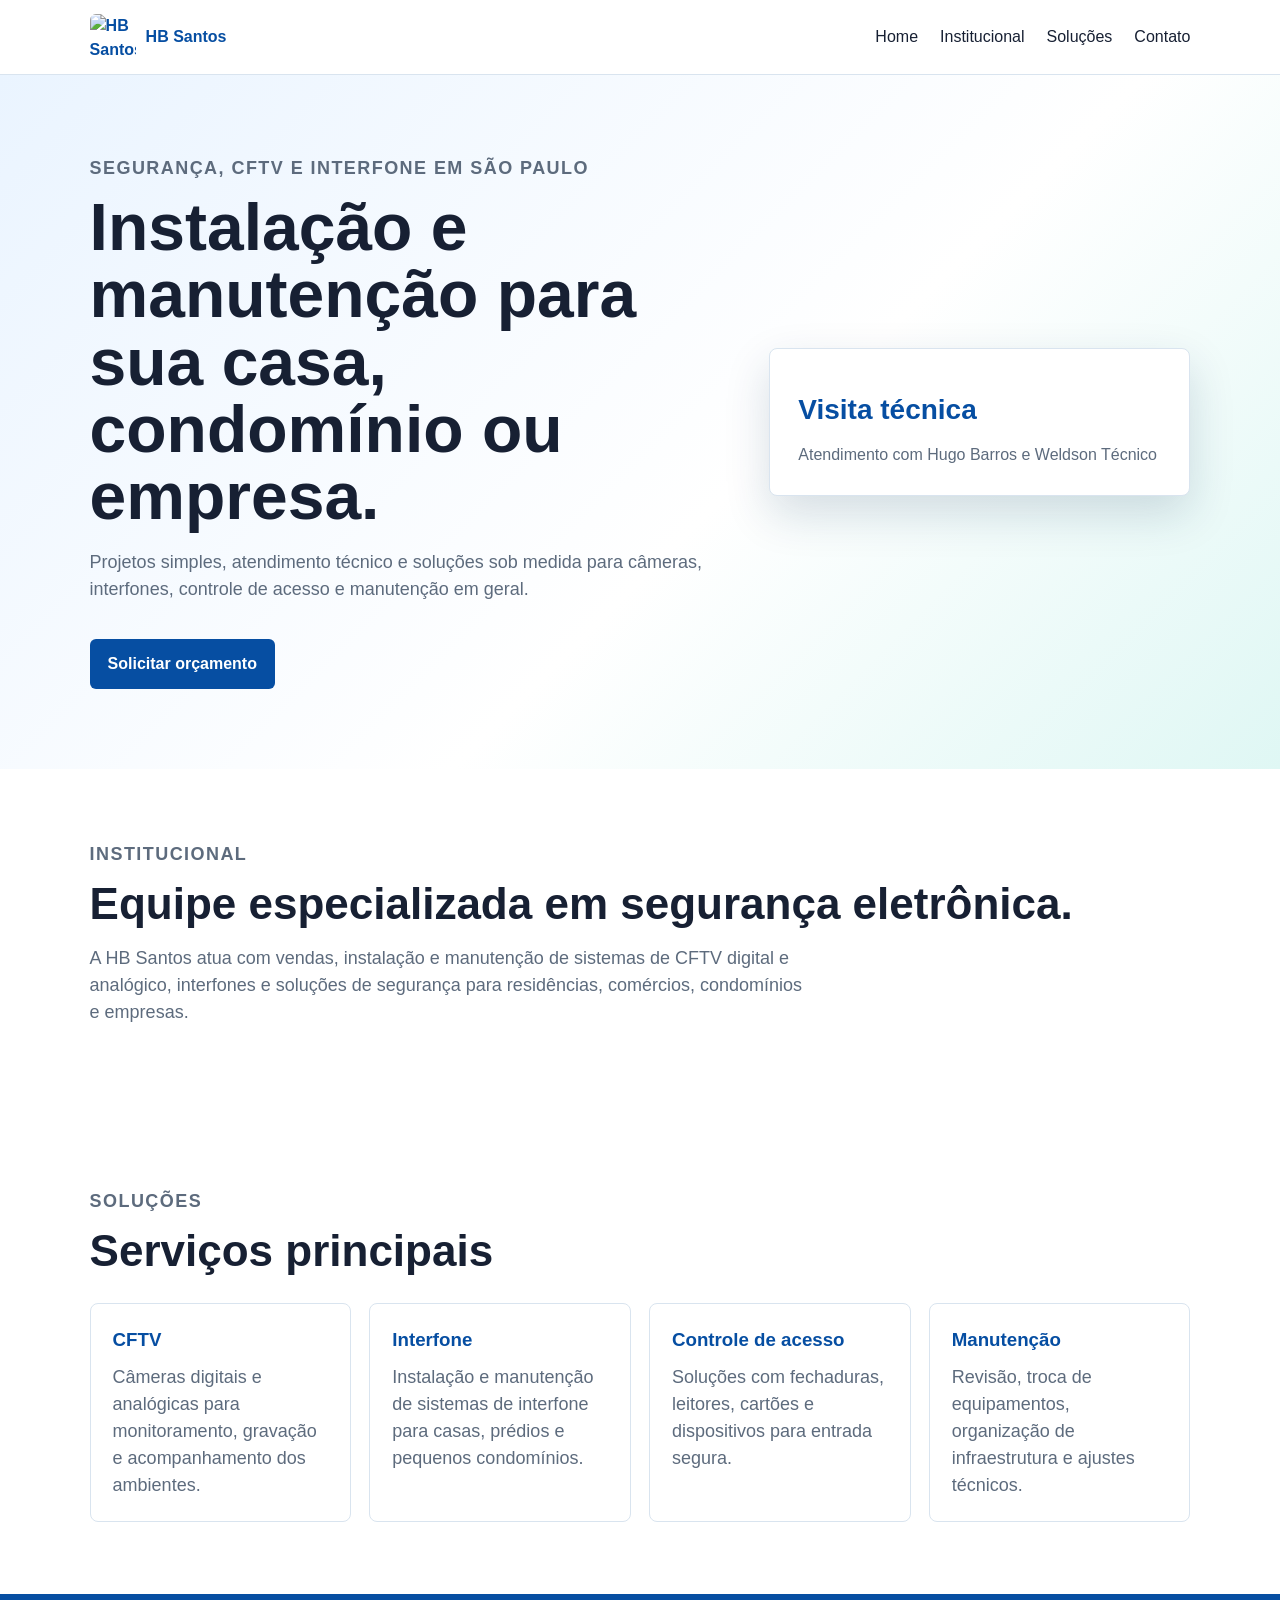
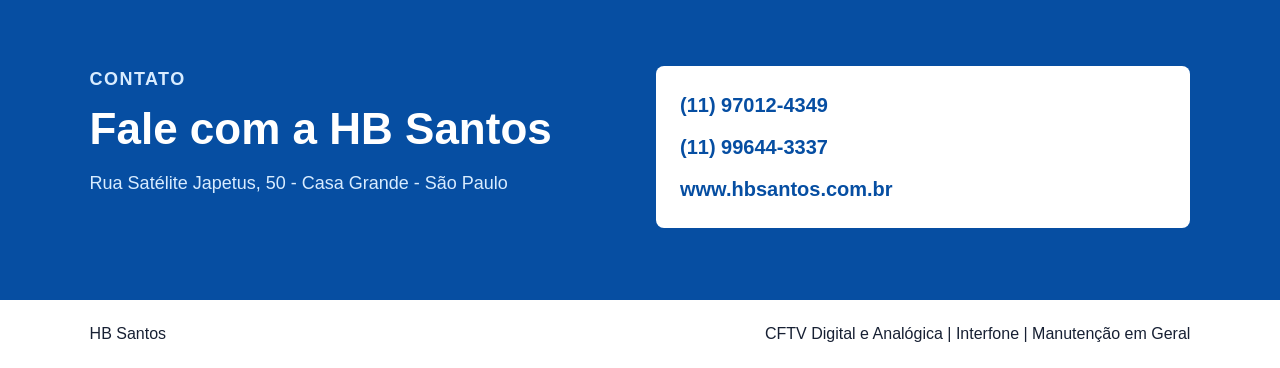
==== sites/opcao-1/index.html @ 5dfe249c "Add files via upload" ====
<!doctype html>
<html lang="pt-BR">
  <head>
    <meta charset="utf-8">
    <meta name="viewport" content="width=device-width, initial-scale=1">
    <title>HB Santos | Segurança Eletrônica</title>
    <link rel="stylesheet" href="style.css">
  </head>
  <body>
    <header class="topbar">
      <a class="brand" href="#home">
        <img src="../../sistema/assets/logo-hb-santos.png" alt="HB Santos">
        <span>HB Santos</span>
      </a>
      <nav aria-label="Menu principal">
        <a href="#home">Home</a>
        <a href="#institucional">Institucional</a>
        <a href="#solucoes">Soluções</a>
        <a href="#contato">Contato</a>
      </nav>
    </header>

    <main>
      <section class="hero" id="home">
        <div class="hero-copy">
          <p class="eyebrow">Segurança, CFTV e interfone em São Paulo</p>
          <h1>Instalação e manutenção para sua casa, condomínio ou empresa.</h1>
          <p>Projetos simples, atendimento técnico e soluções sob medida para câmeras, interfones, controle de acesso e manutenção em geral.</p>
          <a class="button" href="https://wa.me/5511970124349">Solicitar orçamento</a>
        </div>
        <div class="hero-card">
          <img src="../../sistema/assets/logo-hb-santos.png" alt="">
          <strong>Visita técnica</strong>
          <span>Atendimento com Hugo Barros e Weldson Técnico</span>
        </div>
      </section>

      <section class="section" id="institucional">
        <p class="eyebrow">Institucional</p>
        <h2>Equipe especializada em segurança eletrônica.</h2>
        <p>A HB Santos atua com vendas, instalação e manutenção de sistemas de CFTV digital e analógico, interfones e soluções de segurança para residências, comércios, condomínios e empresas.</p>
      </section>

      <section class="section" id="solucoes">
        <p class="eyebrow">Soluções</p>
        <h2>Serviços principais</h2>
        <div class="grid">
          <article>
            <h3>CFTV</h3>
            <p>Câmeras digitais e analógicas para monitoramento, gravação e acompanhamento dos ambientes.</p>
          </article>
          <article>
            <h3>Interfone</h3>
            <p>Instalação e manutenção de sistemas de interfone para casas, prédios e pequenos condomínios.</p>
          </article>
          <article>
            <h3>Controle de acesso</h3>
            <p>Soluções com fechaduras, leitores, cartões e dispositivos para entrada segura.</p>
          </article>
          <article>
            <h3>Manutenção</h3>
            <p>Revisão, troca de equipamentos, organização de infraestrutura e ajustes técnicos.</p>
          </article>
        </div>
      </section>

      <section class="contact" id="contato">
        <div>
          <p class="eyebrow">Contato</p>
          <h2>Fale com a HB Santos</h2>
          <p>Rua Satélite Japetus, 50 - Casa Grande - São Paulo</p>
        </div>
        <div class="contact-box">
          <a href="tel:+5511970124349">(11) 97012-4349</a>
          <a href="tel:+5511996443337">(11) 99644-3337</a>
          <a href="https://www.hbsantos.com.br">www.hbsantos.com.br</a>
        </div>
      </section>
    </main>

    <footer>
      <span>HB Santos</span>
      <span>CFTV Digital e Analógica | Interfone | Manutenção em Geral</span>
    </footer>
  </body>
</html>
---- sites/opcao-1/style.css ----
:root {
  --blue: #064ea2;
  --light-blue: #eaf4ff;
  --cyan: #1ca6db;
  --ink: #172033;
  --muted: #5d6b7d;
  --line: #d9e4ef;
  --paper: #ffffff;
}

* {
  box-sizing: border-box;
}

body {
  margin: 0;
  color: var(--ink);
  font-family: Arial, Helvetica, sans-serif;
  line-height: 1.5;
}

.topbar {
  align-items: center;
  background: var(--paper);
  border-bottom: 1px solid var(--line);
  display: flex;
  justify-content: space-between;
  padding: 14px 7vw;
  position: sticky;
  top: 0;
  z-index: 10;
}

.brand {
  align-items: center;
  color: var(--blue);
  display: flex;
  font-weight: 800;
  gap: 10px;
  text-decoration: none;
}

.brand img {
  border-radius: 6px;
  height: 46px;
  object-fit: cover;
  width: 46px;
}

nav {
  display: flex;
  gap: 22px;
}

nav a,
.contact-box a {
  color: var(--ink);
  text-decoration: none;
}

.hero {
  align-items: center;
  background: linear-gradient(135deg, var(--light-blue), #ffffff 58%, #dff7f4);
  display: grid;
  gap: 48px;
  grid-template-columns: minmax(0, 1.2fr) minmax(280px, 0.8fr);
  min-height: 620px;
  padding: 80px 7vw;
}

.hero h1 {
  font-size: clamp(36px, 6vw, 66px);
  line-height: 1.02;
  margin: 0;
}

.hero p,
.section p,
.contact p {
  color: var(--muted);
  font-size: 18px;
  max-width: 720px;
}

.eyebrow {
  color: var(--blue);
  font-size: 13px;
  font-weight: 800;
  letter-spacing: 0.08em;
  margin: 0 0 12px;
  text-transform: uppercase;
}

.button {
  background: var(--blue);
  border-radius: 6px;
  color: #ffffff;
  display: inline-flex;
  font-weight: 700;
  margin-top: 18px;
  padding: 13px 18px;
  text-decoration: none;
}

.hero-card {
  background: #ffffff;
  border: 1px solid var(--line);
  border-radius: 8px;
  box-shadow: 0 18px 46px rgba(10, 50, 90, 0.16);
  display: grid;
  gap: 12px;
  padding: 28px;
}

.hero-card img {
  border-radius: 8px;
  width: 100%;
}

.hero-card strong {
  color: var(--blue);
  font-size: 28px;
}

.hero-card span {
  color: var(--muted);
}

.section,
.contact {
  padding: 72px 7vw;
}

.section h2,
.contact h2 {
  font-size: clamp(30px, 4vw, 44px);
  line-height: 1.08;
  margin: 0;
}

.grid {
  display: grid;
  gap: 18px;
  grid-template-columns: repeat(4, minmax(0, 1fr));
  margin-top: 28px;
}

article {
  border: 1px solid var(--line);
  border-radius: 8px;
  padding: 22px;
}

article h3 {
  color: var(--blue);
  margin: 0 0 10px;
}

article p {
  font-size: 15px;
  margin: 0;
}

.contact {
  background: var(--blue);
  color: #ffffff;
  display: grid;
  gap: 32px;
  grid-template-columns: 1fr 1fr;
}

.contact .eyebrow,
.contact p {
  color: #d8ecff;
}

.contact-box {
  background: #ffffff;
  border-radius: 8px;
  display: grid;
  gap: 12px;
  padding: 24px;
}

.contact-box a {
  color: var(--blue);
  font-size: 20px;
  font-weight: 700;
}

footer {
  display: flex;
  justify-content: space-between;
  padding: 22px 7vw;
}

@media (max-width: 820px) {
  .topbar,
  footer {
    align-items: flex-start;
    flex-direction: column;
    gap: 14px;
  }

  nav {
    flex-wrap: wrap;
  }

  .hero,
  .contact,
  .grid {
    grid-template-columns: 1fr;
  }
}
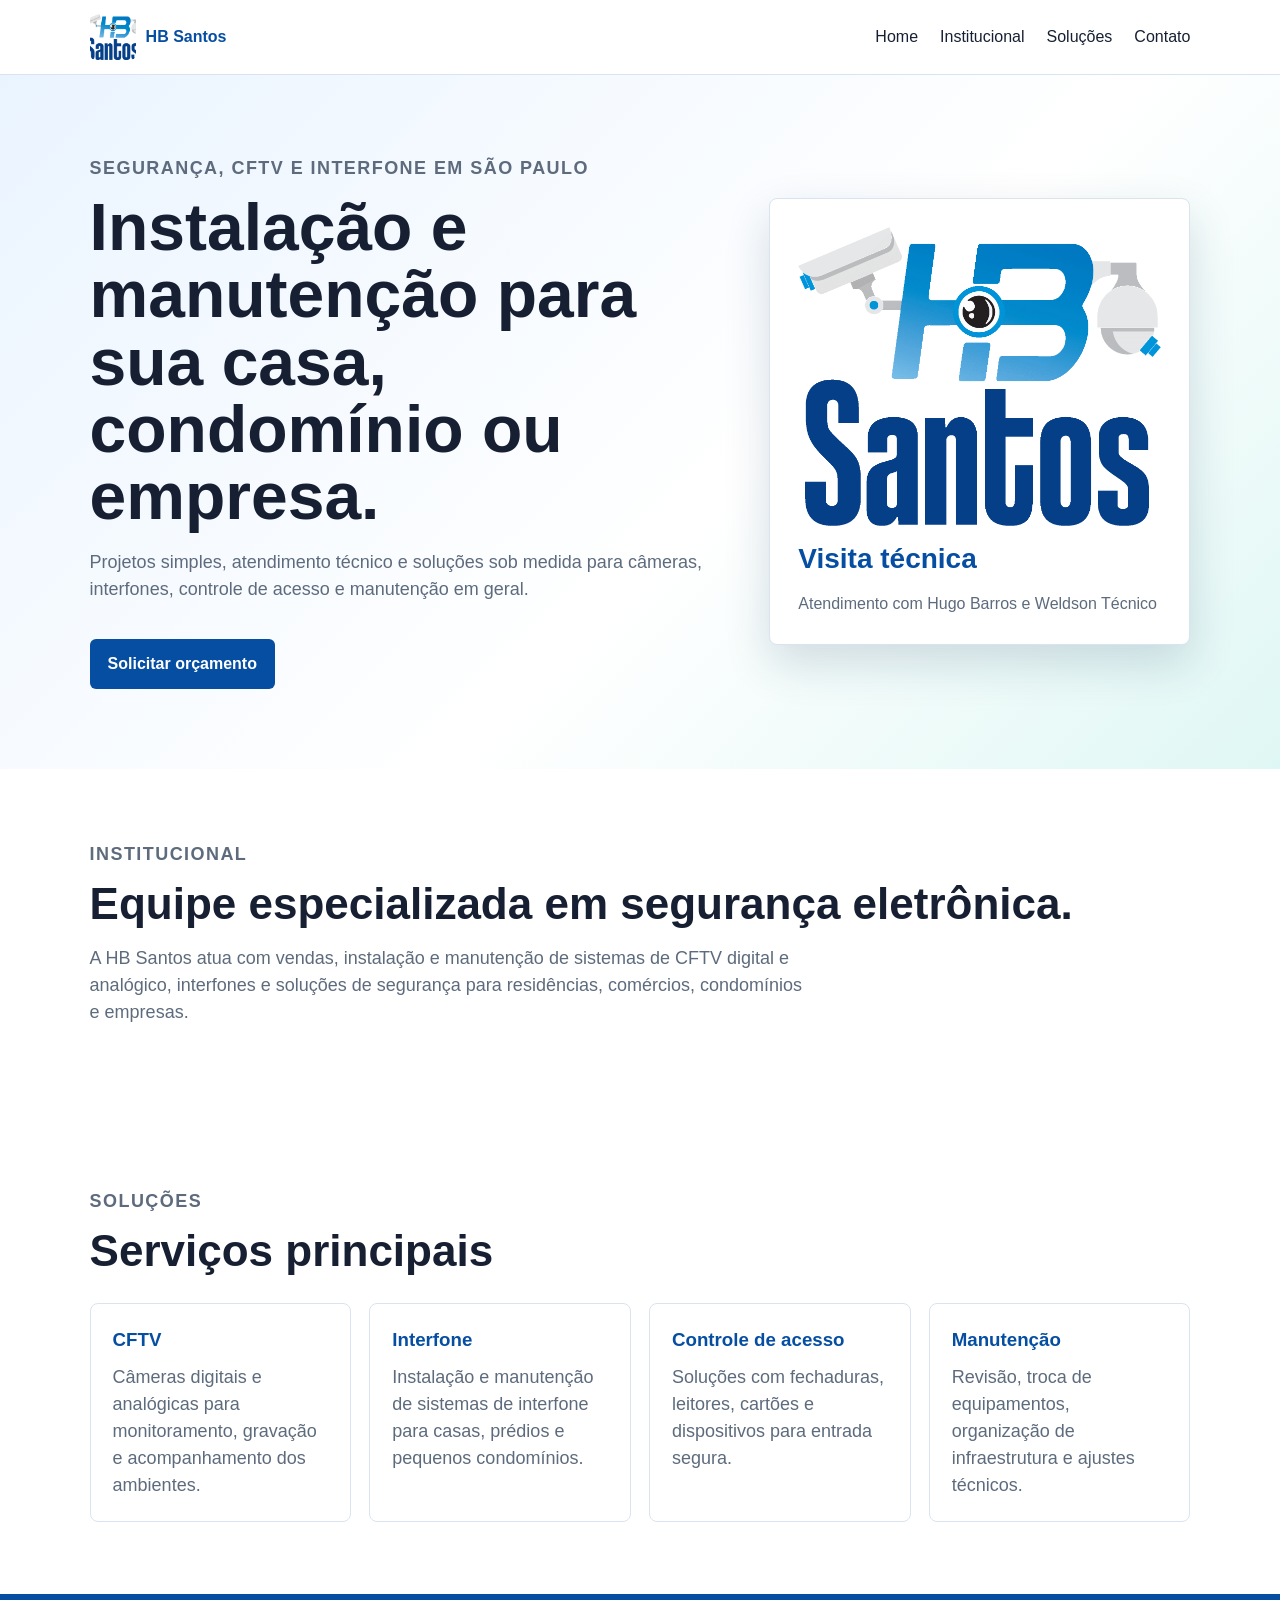
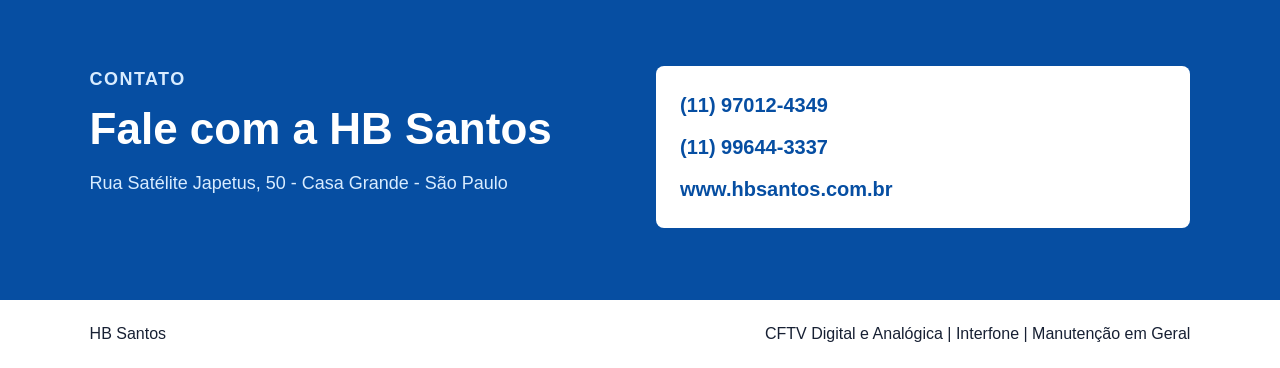
==== commit 818c59c6: "up up" ====
--- a/sites/opcao-1/index.html
+++ b/sites/opcao-1/index.html
@@ -9,7 +9,7 @@
   <body>
     <header class="topbar">
       <a class="brand" href="#home">
-        <img src="../../sistema/assets/logo-hb-santos.png" alt="HB Santos">
+        <img src="../../assets/logo-hb-santos.png" alt="HB Santos">
         <span>HB Santos</span>
       </a>
       <nav aria-label="Menu principal">
@@ -29,7 +29,7 @@
           <a class="button" href="https://wa.me/5511970124349">Solicitar orçamento</a>
         </div>
         <div class="hero-card">
-          <img src="../../sistema/assets/logo-hb-santos.png" alt="">
+          <img src="../../assets/logo-hb-santos.png" alt="">
           <strong>Visita técnica</strong>
           <span>Atendimento com Hugo Barros e Weldson Técnico</span>
         </div>
